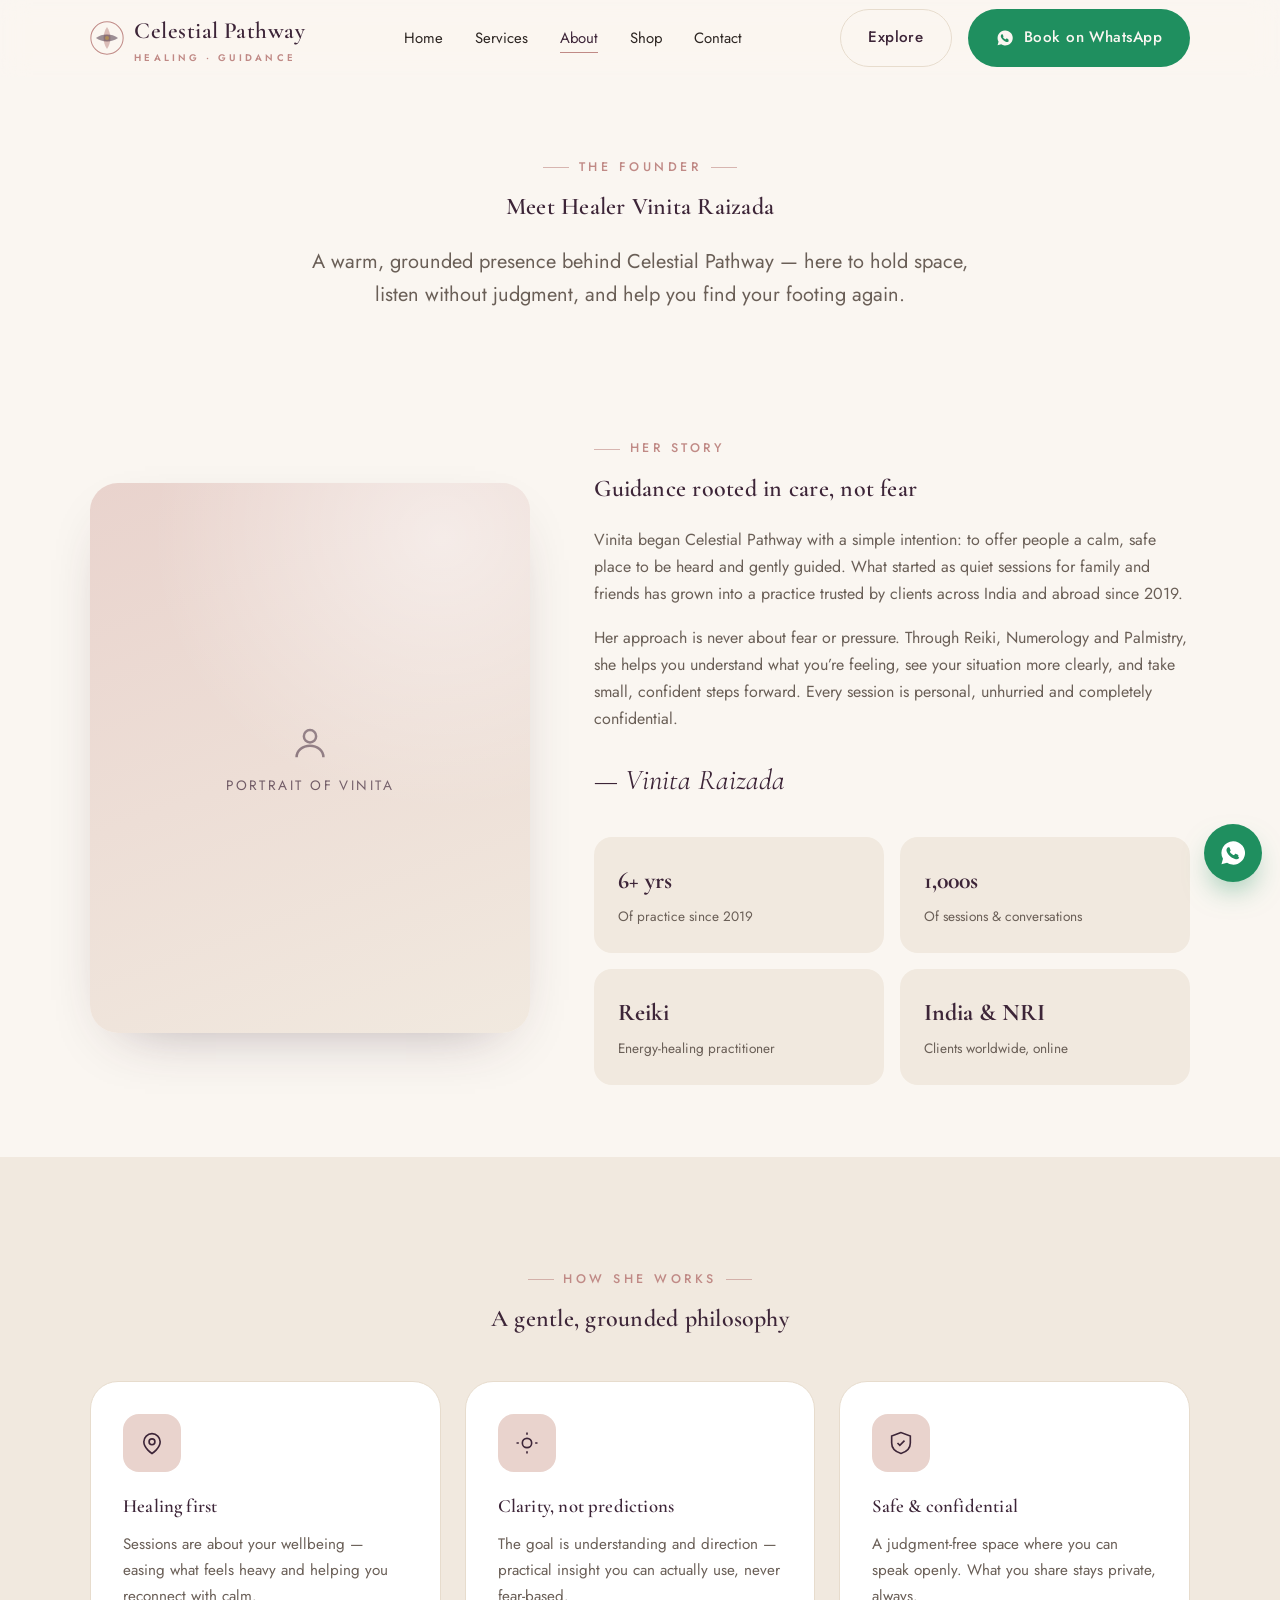
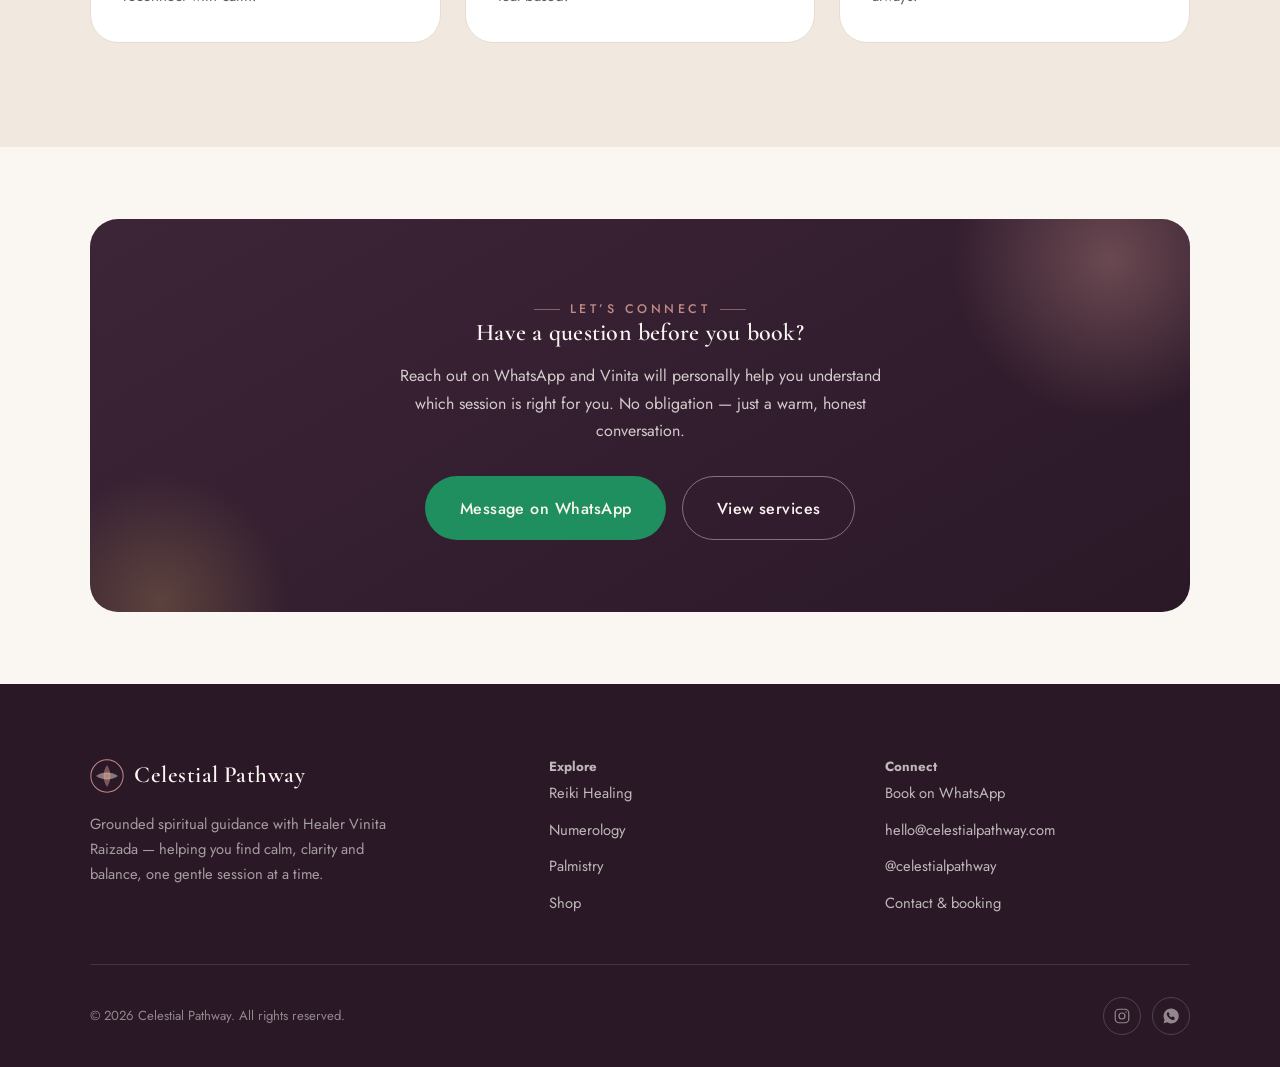
==== about.html @ a7cf4cc4 "Add premium mobile-first Celestial Pathway website - Homepage, About, Services, Contact pages (stati" ====
<!DOCTYPE html>
<html lang="en">
<head>
  <meta charset="UTF-8" />
  <meta name="viewport" content="width=device-width, initial-scale=1.0" />

  <title>About Healer Vinita Raizada — Celestial Pathway</title>
  <meta name="description" content="Meet Healer Vinita Raizada, the founder of Celestial Pathway. A warm, grounded healer offering Reiki, Numerology and Palmistry to help you find clarity, calm and balance." />
  <meta name="theme-color" content="#3d2538" />
  <link rel="canonical" href="https://www.celestialpathway.com/about" />
  <meta property="og:type" content="profile" />
  <meta property="og:title" content="About Healer Vinita Raizada — Celestial Pathway" />
  <meta property="og:description" content="A warm, grounded healer offering Reiki, Numerology and Palmistry. Get to know the founder of Celestial Pathway." />

  <link rel="preconnect" href="https://fonts.googleapis.com" />
  <link rel="preconnect" href="https://fonts.gstatic.com" crossorigin />
  <link href="https://fonts.googleapis.com/css2?family=Cormorant+Garamond:ital,wght@0,500;0,600;1,500;1,600&family=Jost:wght@300;400;500;600&display=swap" rel="stylesheet" />
  <link rel="stylesheet" href="assets/css/styles.css" />
</head>
<body>

  <!-- HEADER (keep in sync with index.html) -->
  <header class="site-header">
    <nav class="nav container" aria-label="Primary">
      <a class="brand" href="index.html" aria-label="Celestial Pathway home">
        <svg class="brand__mark" viewBox="0 0 40 40" fill="none" aria-hidden="true">
          <circle cx="20" cy="20" r="19" stroke="#c08a86" stroke-width="1.2"/>
          <path d="M20 7c2.6 4 4 8 4 13s-1.4 9-4 13c-2.6-4-4-8-4-13s1.4-9 4-13Z" fill="#c08a86" opacity=".55"/>
          <path d="M7 20c4-2.6 8-4 13-4s9 1.4 13 4c-4 2.6-8 4-13 4S11 22.6 7 20Z" fill="#3d2538" opacity=".5"/>
          <circle cx="20" cy="20" r="2.4" fill="#b08d57"/>
        </svg>
        <span>Celestial Pathway<small>Healing · Guidance</small></span>
      </a>
      <ul class="nav__links" id="primary-menu">
        <li><a href="index.html">Home</a></li>
        <li><a href="services.html">Services</a></li>
        <li><a href="about.html" aria-current="page">About</a></li>
        <li><a href="index.html#products">Shop</a></li>
        <li><a href="contact.html">Contact</a></li>
      </ul>
      <div class="nav__cta">
        <a class="btn btn--ghost" href="services.html">Explore</a>
        <a class="btn btn--whatsapp" data-wa href="#">
          <svg class="icon" viewBox="0 0 24 24" fill="currentColor" aria-hidden="true"><path d="M12 2a10 10 0 0 0-8.6 15l-1.3 4.7 4.8-1.3A10 10 0 1 0 12 2Zm5.3 14.1c-.2.6-1.3 1.2-1.8 1.2-.5.1-1 .1-1.7-.1-.4-.1-.9-.3-1.6-.6-2.8-1.2-4.6-4-4.7-4.2-.1-.2-1.1-1.5-1.1-2.8 0-1.3.7-2 .9-2.2.2-.3.5-.3.7-.3h.5c.2 0 .4 0 .6.5.2.5.7 1.8.8 1.9.1.1.1.3 0 .5-.1.2-.2.3-.3.5-.2.2-.3.4-.2.6.1.2.6 1 1.3 1.6.9.8 1.6 1 1.8 1.1.2.1.4.1.5-.1.2-.2.6-.7.8-.9.2-.3.4-.2.6-.1.2.1 1.5.7 1.7.8.2.1.4.2.4.3.1.1.1.5-.1 1.1Z"/></svg>
          Book on WhatsApp
        </a>
      </div>
      <button class="nav__toggle" aria-label="Toggle menu" aria-expanded="false" aria-controls="primary-menu"><span></span></button>
    </nav>
  </header>

  <main>
    <!-- PAGE HERO -->
    <section class="page-hero">
      <div class="container container--narrow">
        <span class="eyebrow eyebrow--center" data-reveal>The founder</span>
        <h1 data-reveal data-delay="1" style="margin-top: var(--space-2)">Meet Healer Vinita Raizada</h1>
        <p class="lead" data-reveal data-delay="2">
          A warm, grounded presence behind Celestial Pathway — here to hold space,
          listen without judgment, and help you find your footing again.
        </p>
      </div>
    </section>

    <!-- FOUNDER STORY -->
    <section class="section--tight">
      <div class="container founder">
        <div class="founder__media" data-reveal>
          <div class="media media--portrait">
            <!-- TODO(Himanshu): replace with a warm, natural portrait of Vinita -->
            <div class="placeholder">
              <svg viewBox="0 0 24 24" fill="none" stroke="currentColor" stroke-width="1.3"><circle cx="12" cy="9" r="3.2"/><path d="M5 20c0-3.5 3.1-6 7-6s7 2.5 7 6"/></svg>
              <span>Portrait of Vinita</span>
            </div>
          </div>
        </div>
        <div data-reveal data-delay="1">
          <span class="eyebrow">Her story</span>
          <h2 style="margin: var(--space-2) 0 var(--space-3)">Guidance rooted in care, not fear</h2>
          <p>Vinita began Celestial Pathway with a simple intention: to offer people a
            calm, safe place to be heard and gently guided. What started as quiet
            sessions for family and friends has grown into a practice trusted by clients
            across India and abroad since 2019.</p>
          <p style="margin-top: var(--space-2)">Her approach is never about fear or pressure.
            Through Reiki, Numerology and Palmistry, she helps you understand what you’re
            feeling, see your situation more clearly, and take small, confident steps forward.
            Every session is personal, unhurried and completely confidential.</p>
          <p class="signature">— Vinita Raizada</p>

          <!-- TODO(Himanshu): update credentials / experience with accurate details -->
          <div class="cred-grid">
            <div class="cred"><b>6+ yrs</b><span>Of practice since 2019</span></div>
            <div class="cred"><b>1,000s</b><span>Of sessions &amp; conversations</span></div>
            <div class="cred"><b>Reiki</b><span>Energy-healing practitioner</span></div>
            <div class="cred"><b>India &amp; NRI</b><span>Clients worldwide, online</span></div>
          </div>
        </div>
      </div>
    </section>

    <!-- PHILOSOPHY -->
    <section class="section bg-sand">
      <div class="container">
        <div class="section-head section-head--center" data-reveal>
          <span class="eyebrow eyebrow--center">How she works</span>
          <h2>A gentle, grounded philosophy</h2>
        </div>
        <div class="grid grid-3">
          <article class="service-card" data-reveal>
            <div class="service-card__icon"><svg viewBox="0 0 24 24" fill="none" stroke="currentColor" stroke-width="1.4"><path d="M12 21s-7-4.4-7-10a7 7 0 0 1 14 0c0 5.6-7 10-7 10Z"/><circle cx="12" cy="11" r="2.5"/></svg></div>
            <h3>Healing first</h3>
            <p>Sessions are about your wellbeing — easing what feels heavy and helping you reconnect with calm.</p>
          </article>
          <article class="service-card" data-reveal data-delay="1">
            <div class="service-card__icon"><svg viewBox="0 0 24 24" fill="none" stroke="currentColor" stroke-width="1.4"><path d="M12 3v2M12 19v2M5 12H3M21 12h-2"/><circle cx="12" cy="12" r="4"/></svg></div>
            <h3>Clarity, not predictions</h3>
            <p>The goal is understanding and direction — practical insight you can actually use, never fear-based.</p>
          </article>
          <article class="service-card" data-reveal data-delay="2">
            <div class="service-card__icon"><svg viewBox="0 0 24 24" fill="none" stroke="currentColor" stroke-width="1.4"><path d="M12 3 4 6v6c0 4.5 3.4 7.6 8 9 4.6-1.4 8-4.5 8-9V6l-8-3Z"/><path d="m9 12 2 2 4-4"/></svg></div>
            <h3>Safe &amp; confidential</h3>
            <p>A judgment-free space where you can speak openly. What you share stays private, always.</p>
          </article>
        </div>
      </div>
    </section>

    <!-- CTA -->
    <section class="section--tight">
      <div class="container">
        <div class="cta-banner" data-reveal>
          <span class="eyebrow eyebrow--center" style="color: var(--c-rose)">Let’s connect</span>
          <h2>Have a question before you book?</h2>
          <p>Reach out on WhatsApp and Vinita will personally help you understand which
            session is right for you. No obligation — just a warm, honest conversation.</p>
          <div class="cta-group">
            <a class="btn btn--whatsapp btn--lg" data-wa href="#">Message on WhatsApp</a>
            <a class="btn btn--outline-light btn--lg" href="services.html">View services</a>
          </div>
        </div>
      </div>
    </section>
  </main>

  <!-- FOOTER (keep in sync with index.html) -->
  <footer class="site-footer">
    <div class="container">
      <div class="footer__top">
        <div class="footer__brand">
          <a class="brand" href="index.html">
            <svg class="brand__mark" viewBox="0 0 40 40" fill="none" aria-hidden="true">
              <circle cx="20" cy="20" r="19" stroke="#c08a86" stroke-width="1.2"/>
              <path d="M20 7c2.6 4 4 8 4 13s-1.4 9-4 13c-2.6-4-4-8-4-13s1.4-9 4-13Z" fill="#c08a86" opacity=".55"/>
              <path d="M7 20c4-2.6 8-4 13-4s9 1.4 13 4c-4 2.6-8 4-13 4S11 22.6 7 20Z" fill="#e9d3cd" opacity=".5"/>
              <circle cx="20" cy="20" r="2.4" fill="#b08d57"/>
            </svg>
            <span>Celestial Pathway</span>
          </a>
          <p>Grounded spiritual guidance with Healer Vinita Raizada — helping you find
            calm, clarity and balance, one gentle session at a time.</p>
        </div>
        <div>
          <h5>Explore</h5>
          <ul class="footer__links">
            <li><a href="services.html#reiki">Reiki Healing</a></li>
            <li><a href="services.html#numerology">Numerology</a></li>
            <li><a href="services.html#palmistry">Palmistry</a></li>
            <li><a href="index.html#products">Shop</a></li>
          </ul>
        </div>
        <div>
          <h5>Connect</h5>
          <ul class="footer__links">
            <li><a data-wa href="#">Book on WhatsApp</a></li>
            <li><a data-email data-fill href="#">email</a></li>
            <li><a data-instagram data-fill href="#">instagram</a></li>
            <li><a href="contact.html">Contact &amp; booking</a></li>
          </ul>
        </div>
      </div>
      <div class="footer__bottom">
        <span>© <span data-year>2026</span> Celestial Pathway. All rights reserved.</span>
        <div class="social">
          <a data-instagram href="#" aria-label="Instagram"><svg viewBox="0 0 24 24" fill="none" stroke="currentColor" stroke-width="1.6"><rect x="3" y="3" width="18" height="18" rx="5"/><circle cx="12" cy="12" r="4"/><circle cx="17.5" cy="6.5" r="1" fill="currentColor" stroke="none"/></svg></a>
          <a data-wa href="#" aria-label="WhatsApp"><svg viewBox="0 0 24 24" fill="currentColor"><path d="M12 2a10 10 0 0 0-8.6 15l-1.3 4.7 4.8-1.3A10 10 0 1 0 12 2Zm5.3 14.1c-.2.6-1.3 1.2-1.8 1.2-.5.1-1 .1-1.7-.1-.4-.1-.9-.3-1.6-.6-2.8-1.2-4.6-4-4.7-4.2-.1-.2-1.1-1.5-1.1-2.8 0-1.3.7-2 .9-2.2.2-.3.5-.3.7-.3h.5c.2 0 .4 0 .6.5.2.5.7 1.8.8 1.9.1.1.1.3 0 .5-.1.2-.2.3-.3.5-.2.2-.3.4-.2.6.1.2.6 1 1.3 1.6.9.8 1.6 1 1.8 1.1.2.1.4.1.5-.1.2-.2.6-.7.8-.9.2-.3.4-.2.6-.1.2.1 1.5.7 1.7.8.2.1.4.2.4.3.1.1.1.5-.1 1.1Z"/></svg></a>
        </div>
      </div>
    </div>
  </footer>

  <a class="wa-float" data-wa href="#" aria-label="Book on WhatsApp">
    <svg viewBox="0 0 24 24" fill="currentColor" aria-hidden="true"><path d="M12 2a10 10 0 0 0-8.6 15l-1.3 4.7 4.8-1.3A10 10 0 1 0 12 2Zm5.3 14.1c-.2.6-1.3 1.2-1.8 1.2-.5.1-1 .1-1.7-.1-.4-.1-.9-.3-1.6-.6-2.8-1.2-4.6-4-4.7-4.2-.1-.2-1.1-1.5-1.1-2.8 0-1.3.7-2 .9-2.2.2-.3.5-.3.7-.3h.5c.2 0 .4 0 .6.5.2.5.7 1.8.8 1.9.1.1.1.3 0 .5-.1.2-.2.3-.3.5-.2.2-.3.4-.2.6.1.2.6 1 1.3 1.6.9.8 1.6 1 1.8 1.1.2.1.4.1.5-.1.2-.2.6-.7.8-.9.2-.3.4-.2.6-.1.2.1 1.5.7 1.7.8.2.1.4.2.4.3.1.1.1.5-.1 1.1Z"/></svg>
  </a>

  <script src="assets/js/config.js"></script>
  <script src="assets/js/main.js"></script>
</body>
</html>
---- assets/css/styles.css ----
/* ==========================================================================
   Celestial Pathway — Design System & Styles
   --------------------------------------------------------------------------
   Structure:
     1. Design tokens (CSS custom properties)
     2. Reset & base elements
     3. Typography
     4. Layout primitives (container, section, grid)
     5. Components (buttons, cards, nav, footer, forms, etc.)
     6. Page sections (hero, services, testimonials, etc.)
     7. Motion / reveal animations
     8. Responsive refinements
   --------------------------------------------------------------------------
   HANDOFF NOTE (Himanshu): Brand colors, fonts and spacing all live in the
   :root tokens below. Change them once here and the whole site updates.
   ========================================================================== */

/* 1. ---------------------------------------------------------------- TOKENS */
:root {
  /* Brand palette — warm neutrals, muted rose, deep plum */
  --c-cream: #faf6f1;        /* page background / off-white */
  --c-sand: #f1e9df;         /* soft beige surfaces */
  --c-sand-deep: #e7dccd;    /* dividers, borders */
  --c-rose: #c08a86;         /* muted rose accent */
  --c-rose-soft: #e9d3cd;    /* rose tint surfaces */
  --c-plum: #3d2538;         /* deep plum (headings on light, dark sections) */
  --c-plum-deep: #2a1827;    /* darkest plum */
  --c-gold: #b08d57;         /* restrained gold for fine accents */
  --c-ink: #2c2521;          /* elegant dark body text */
  --c-ink-soft: #6a5f57;     /* muted body text */
  --c-white: #ffffff;

  /* WhatsApp green (CTA) */
  --c-whatsapp: #1f8f5f;
  --c-whatsapp-dark: #16713f;

  /* Typography */
  --font-display: "Cormorant Garamond", "Times New Roman", serif;
  --font-body: "Jost", "Helvetica Neue", Arial, sans-serif;

  /* Fluid type scale */
  --fs-display: clamp(2.6rem, 6vw, 4.6rem);
  --fs-h1: clamp(2.2rem, 5vw, 3.6rem);
  --fs-h2: clamp(1.9rem, 4vw, 2.9rem);
  --fs-h3: clamp(1.3rem, 2.4vw, 1.7rem);
  --fs-lead: clamp(1.05rem, 1.6vw, 1.25rem);
  --fs-body: 1rem;
  --fs-small: 0.85rem;
  --fs-eyebrow: 0.78rem;

  /* Spacing scale */
  --space-1: 0.5rem;
  --space-2: 1rem;
  --space-3: 1.5rem;
  --space-4: 2rem;
  --space-5: 3rem;
  --space-6: 4.5rem;
  --space-7: 6.5rem;

  /* Layout */
  --container: 1180px;
  --container-narrow: 820px;
  --radius-sm: 10px;
  --radius: 18px;
  --radius-lg: 28px;

  /* Effects */
  --shadow-soft: 0 18px 50px -28px rgba(61, 37, 56, 0.35);
  --shadow-card: 0 22px 60px -34px rgba(61, 37, 56, 0.45);
  --border-hair: 1px solid var(--c-sand-deep);
  --ease: cubic-bezier(0.22, 0.61, 0.36, 1);
}

/* 2. ----------------------------------------------------------------- RESET */
*,
*::before,
*::after { box-sizing: border-box; }

* { margin: 0; }

html {
  scroll-behavior: smooth;
  -webkit-text-size-adjust: 100%;
}

body {
  font-family: var(--font-body);
  font-size: var(--fs-body);
  line-height: 1.7;
  color: var(--c-ink);
  background-color: var(--c-cream);
  -webkit-font-smoothing: antialiased;
  text-rendering: optimizeLegibility;
  overflow-x: hidden;
}

img,
picture,
svg { display: block; max-width: 100%; }

a { color: inherit; text-decoration: none; }

button { font: inherit; cursor: pointer; }

ul { list-style: none; padding: 0; }

:focus-visible {
  outline: 2px solid var(--c-plum);
  outline-offset: 3px;
  border-radius: 4px;
}

/* 3. ------------------------------------------------------------ TYPOGRAPHY */
h1, h2, h3, h4 {
  font-family: var(--font-display);
  font-weight: 600;
  line-height: 1.1;
  color: var(--c-plum);
  letter-spacing: 0.01em;
}

p { color: var(--c-ink-soft); }

.eyebrow {
  font-family: var(--font-body);
  font-size: var(--fs-eyebrow);
  font-weight: 500;
  letter-spacing: 0.28em;
  text-transform: uppercase;
  color: var(--c-rose);
  display: inline-flex;
  align-items: center;
  gap: 0.6rem;
}
.eyebrow::before {
  content: "";
  width: 26px;
  height: 1px;
  background: var(--c-rose);
  opacity: 0.6;
}
.eyebrow--center { justify-content: center; }
.eyebrow--center::after {
  content: "";
  width: 26px;
  height: 1px;
  background: var(--c-rose);
  opacity: 0.6;
}

.lead {
  font-size: var(--fs-lead);
  color: var(--c-ink-soft);
  line-height: 1.65;
}

/* 4. -------------------------------------------------------- LAYOUT PRIMITIVES */
.container {
  width: 100%;
  max-width: var(--container);
  margin-inline: auto;
  padding-inline: clamp(1.2rem, 5vw, 2.5rem);
}
.container--narrow { max-width: var(--container-narrow); }

.section { padding-block: var(--space-7); }
.section--tight { padding-block: var(--space-6); }

.section-head {
  max-width: 620px;
  margin-bottom: var(--space-5);
}
.section-head--center {
  margin-inline: auto;
  text-align: center;
}
.section-head h2 { margin-top: var(--space-2); }
.section-head p { margin-top: var(--space-2); }

.grid { display: grid; gap: var(--space-3); }
.grid-3 { grid-template-columns: repeat(3, 1fr); }
.grid-2 { grid-template-columns: repeat(2, 1fr); }

/* Surfaces */
.bg-sand { background: var(--c-sand); }
.bg-rose { background: var(--c-rose-soft); }
.bg-plum { background: var(--c-plum); }
.bg-plum h1, .bg-plum h2, .bg-plum h3 { color: var(--c-cream); }
.bg-plum p { color: rgba(250, 246, 241, 0.78); }

/* Elegant divider */
.divider {
  display: flex;
  align-items: center;
  justify-content: center;
  gap: 1rem;
  color: var(--c-gold);
}
.divider::before,
.divider::after {
  content: "";
  height: 1px;
  width: min(120px, 22vw);
  background: linear-gradient(90deg, transparent, var(--c-sand-deep));
}
.divider::after { transform: scaleX(-1); }
.divider span { font-size: 0.9rem; letter-spacing: 0.3em; }

/* 5. -------------------------------------------------------------- BUTTONS */
.btn {
  --btn-bg: var(--c-plum);
  --btn-fg: var(--c-cream);
  display: inline-flex;
  align-items: center;
  justify-content: center;
  gap: 0.6rem;
  padding: 0.95rem 1.7rem;
  font-size: 0.95rem;
  font-weight: 500;
  letter-spacing: 0.03em;
  border: 1px solid transparent;
  border-radius: 999px;
  background: var(--btn-bg);
  color: var(--btn-fg);
  transition: transform 0.3s var(--ease), box-shadow 0.3s var(--ease),
    background 0.3s var(--ease), color 0.3s var(--ease);
  will-change: transform;
}
.btn:hover { transform: translateY(-2px); box-shadow: var(--shadow-soft); }
.btn:active { transform: translateY(0); }

.btn--whatsapp { --btn-bg: var(--c-whatsapp); }
.btn--whatsapp:hover { --btn-bg: var(--c-whatsapp-dark); }

.btn--ghost {
  --btn-bg: transparent;
  --btn-fg: var(--c-plum);
  border-color: var(--c-sand-deep);
}
.btn--ghost:hover { --btn-bg: var(--c-sand); box-shadow: none; }

.btn--light {
  --btn-bg: var(--c-cream);
  --btn-fg: var(--c-plum);
}
.btn--outline-light {
  --btn-bg: transparent;
  --btn-fg: var(--c-cream);
  border-color: rgba(250, 246, 241, 0.4);
}
.btn--outline-light:hover { --btn-bg: rgba(250, 246, 241, 0.1); box-shadow: none; }

.btn--lg { padding: 1.1rem 2.1rem; font-size: 1rem; }
.btn--block { width: 100%; }

.btn .icon { width: 18px; height: 18px; }

.cta-group {
  display: flex;
  flex-wrap: wrap;
  gap: var(--space-2);
}

.text-link {
  display: inline-flex;
  align-items: center;
  gap: 0.4rem;
  font-weight: 500;
  color: var(--c-plum);
  border-bottom: 1px solid transparent;
  transition: border-color 0.3s var(--ease), gap 0.3s var(--ease);
}
.text-link:hover { border-color: var(--c-rose); gap: 0.65rem; }

/* 6. ------------------------------------------------------------- HEADER/NAV */
.site-header {
  position: sticky;
  top: 0;
  z-index: 100;
  background: rgba(250, 246, 241, 0.82);
  backdrop-filter: saturate(140%) blur(14px);
  border-bottom: 1px solid transparent;
  transition: border-color 0.4s var(--ease), background 0.4s var(--ease);
}
.site-header.is-scrolled { border-bottom-color: var(--c-sand-deep); }

.nav {
  display: flex;
  align-items: center;
  justify-content: space-between;
  gap: var(--space-3);
  height: 76px;
}
.brand {
  display: flex;
  align-items: center;
  gap: 0.65rem;
  font-family: var(--font-display);
  font-size: 1.45rem;
  font-weight: 600;
  color: var(--c-plum);
  letter-spacing: 0.02em;
}
.brand__mark {
  width: 34px;
  height: 34px;
  flex: none;
}
.brand small {
  display: block;
  font-family: var(--font-body);
  font-size: 0.6rem;
  letter-spacing: 0.32em;
  text-transform: uppercase;
  color: var(--c-rose);
  line-height: 1;
  margin-top: 2px;
}

.nav__links {
  display: flex;
  align-items: center;
  gap: var(--space-4);
}
.nav__links a {
  font-size: 0.93rem;
  color: var(--c-ink);
  position: relative;
  padding-block: 4px;
  transition: color 0.25s var(--ease);
}
.nav__links a::after {
  content: "";
  position: absolute;
  left: 0; bottom: 0;
  width: 0; height: 1.5px;
  background: var(--c-rose);
  transition: width 0.3s var(--ease);
}
.nav__links a:hover,
.nav__links a[aria-current="page"] { color: var(--c-plum); }
.nav__links a:hover::after,
.nav__links a[aria-current="page"]::after { width: 100%; }

.nav__cta { display: flex; align-items: center; gap: var(--space-2); }

.nav__toggle {
  display: none;
  width: 44px; height: 44px;
  border: 1px solid var(--c-sand-deep);
  border-radius: 12px;
  background: transparent;
  position: relative;
}
.nav__toggle span,
.nav__toggle span::before,
.nav__toggle span::after {
  content: "";
  position: absolute;
  left: 50%; top: 50%;
  width: 18px; height: 1.6px;
  background: var(--c-plum);
  transform: translate(-50%, -50%);
  transition: transform 0.3s var(--ease), opacity 0.3s var(--ease);
}
.nav__toggle span::before { transform: translate(-50%, -7px); }
.nav__toggle span::after { transform: translate(-50%, 5px); }
.nav__toggle[aria-expanded="true"] span { background: transparent; }
.nav__toggle[aria-expanded="true"] span::before { transform: translate(-50%, 0) rotate(45deg); }
.nav__toggle[aria-expanded="true"] span::after { transform: translate(-50%, 0) rotate(-45deg); }

/* 7. ---------------------------------------------------------------- HERO */
.hero {
  position: relative;
  padding-block: clamp(3rem, 8vw, 6rem) var(--space-7);
  overflow: hidden;
}
.hero__inner {
  display: grid;
  grid-template-columns: 1.05fr 0.95fr;
  gap: clamp(2rem, 5vw, 4.5rem);
  align-items: center;
}
.hero__content { max-width: 560px; }
.hero h1 {
  font-size: var(--fs-display);
  margin-top: var(--space-3);
  letter-spacing: 0.005em;
}
.hero h1 em {
  font-style: italic;
  color: var(--c-rose);
}
.hero .lead { margin-top: var(--space-3); max-width: 46ch; }
.hero .cta-group { margin-top: var(--space-4); }

.hero__trust {
  display: flex;
  align-items: center;
  gap: var(--space-3);
  margin-top: var(--space-4);
  padding-top: var(--space-4);
  border-top: var(--border-hair);
  flex-wrap: wrap;
}
.hero__trust-item { display: flex; flex-direction: column; }
.hero__trust-item b {
  font-family: var(--font-display);
  font-size: 1.6rem;
  color: var(--c-plum);
  line-height: 1;
}
.hero__trust-item span {
  font-size: var(--fs-small);
  color: var(--c-ink-soft);
  margin-top: 4px;
}

/* Hero visual (placeholder-friendly) */
.hero__visual { position: relative; }
.media {
  position: relative;
  border-radius: var(--radius-lg);
  overflow: hidden;
  background: linear-gradient(160deg, var(--c-rose-soft), var(--c-sand));
  box-shadow: var(--shadow-card);
}
.media::after {
  content: "";
  position: absolute; inset: 0;
  background: radial-gradient(120% 90% at 80% 10%, rgba(255,255,255,0.5), transparent 55%);
  pointer-events: none;
}
.media img { width: 100%; height: 100%; object-fit: cover; }
.media--portrait { aspect-ratio: 4 / 5; }
.media--square { aspect-ratio: 1 / 1; }
.media--wide { aspect-ratio: 16 / 11; }

/* Placeholder content shown when no photo yet */
.placeholder {
  position: absolute; inset: 0;
  display: flex;
  flex-direction: column;
  align-items: center;
  justify-content: center;
  gap: 0.6rem;
  text-align: center;
  color: var(--c-plum);
  padding: var(--space-3);
}
.placeholder svg { width: 46px; height: 46px; opacity: 0.55; }
.placeholder span {
  font-size: var(--fs-small);
  letter-spacing: 0.18em;
  text-transform: uppercase;
  opacity: 0.7;
}

.hero__badge {
  position: absolute;
  bottom: -22px; left: -22px;
  background: var(--c-white);
  border-radius: var(--radius);
  padding: 1rem 1.3rem;
  box-shadow: var(--shadow-card);
  display: flex;
  align-items: center;
  gap: 0.8rem;
  max-width: 230px;
}
.hero__badge .stars { color: var(--c-gold); font-size: 0.9rem; letter-spacing: 2px; }
.hero__badge b { font-family: var(--font-display); color: var(--c-plum); font-size: 1.1rem; }
.hero__badge p { font-size: 0.78rem; line-height: 1.4; margin: 0; }

/* 8. ----------------------------------------------------------- TRUST STRIP */
.trust-strip { border-block: var(--border-hair); background: var(--c-sand); }
.trust-strip__inner {
  display: flex;
  flex-wrap: wrap;
  align-items: center;
  justify-content: space-between;
  gap: var(--space-3) var(--space-5);
  padding-block: var(--space-4);
}
.trust-strip__item {
  display: flex;
  align-items: center;
  gap: 0.7rem;
  font-size: 0.92rem;
  color: var(--c-ink);
}
.trust-strip__item svg { width: 22px; height: 22px; color: var(--c-rose); flex: none; }

/* ----------------------------------------------------------- SERVICE CARDS */
.service-card {
  position: relative;
  display: flex;
  flex-direction: column;
  background: var(--c-white);
  border: var(--border-hair);
  border-radius: var(--radius-lg);
  padding: var(--space-4);
  height: 100%;
  transition: transform 0.4s var(--ease), box-shadow 0.4s var(--ease), border-color 0.4s var(--ease);
  overflow: hidden;
}
.service-card::before {
  content: "";
  position: absolute;
  inset: 0 0 auto 0;
  height: 4px;
  background: linear-gradient(90deg, var(--c-rose), var(--c-gold));
  transform: scaleX(0);
  transform-origin: left;
  transition: transform 0.5s var(--ease);
}
.service-card:hover { transform: translateY(-6px); box-shadow: var(--shadow-card); border-color: transparent; }
.service-card:hover::before { transform: scaleX(1); }

.service-card__icon {
  width: 58px; height: 58px;
  display: grid; place-items: center;
  border-radius: 16px;
  background: var(--c-rose-soft);
  color: var(--c-plum);
  margin-bottom: var(--space-3);
}
.service-card__icon svg { width: 28px; height: 28px; }
.service-card__num {
  position: absolute;
  top: var(--space-3); right: var(--space-4);
  font-family: var(--font-display);
  font-size: 2.4rem;
  color: var(--c-sand-deep);
  line-height: 1;
}
.service-card h3 { margin-bottom: var(--space-2); }
.service-card p { font-size: 0.95rem; }
.service-card .text-link { margin-top: auto; padding-top: var(--space-3); }

/* ----------------------------------------------------------- WHO IS FOR */
.feeling-grid {
  display: grid;
  grid-template-columns: repeat(3, 1fr);
  gap: var(--space-2);
  margin-top: var(--space-4);
}
.feeling {
  display: flex;
  align-items: center;
  gap: 0.7rem;
  padding: 1rem 1.2rem;
  background: var(--c-white);
  border: var(--border-hair);
  border-radius: var(--radius);
  font-size: 0.95rem;
  color: var(--c-ink);
}
.feeling svg { width: 20px; height: 20px; color: var(--c-rose); flex: none; }

.split {
  display: grid;
  grid-template-columns: 1fr 1fr;
  gap: clamp(2rem, 5vw, 4.5rem);
  align-items: center;
}

/* ----------------------------------------------------------- TESTIMONIALS */
.testimonial-grid {
  display: grid;
  grid-template-columns: repeat(3, 1fr);
  gap: var(--space-3);
}
.testimonial {
  display: flex;
  flex-direction: column;
  gap: var(--space-3);
  background: var(--c-white);
  border: var(--border-hair);
  border-radius: var(--radius-lg);
  padding: var(--space-4);
  height: 100%;
}
.testimonial__stars { color: var(--c-gold); letter-spacing: 3px; font-size: 0.95rem; }
.testimonial blockquote {
  font-family: var(--font-display);
  font-size: 1.25rem;
  line-height: 1.45;
  color: var(--c-plum);
  font-style: italic;
}
.testimonial__person {
  display: flex;
  align-items: center;
  gap: 0.8rem;
  margin-top: auto;
}
.testimonial__avatar {
  width: 46px; height: 46px;
  border-radius: 50%;
  background: linear-gradient(150deg, var(--c-rose-soft), var(--c-sand-deep));
  display: grid; place-items: center;
  font-family: var(--font-display);
  font-size: 1.1rem;
  color: var(--c-plum);
  flex: none;
}
.testimonial__person b { display: block; color: var(--c-ink); font-weight: 600; font-size: 0.95rem; }
.testimonial__person span { font-size: 0.8rem; color: var(--c-ink-soft); }

/* ----------------------------------------------------------- PRODUCTS */
.product-grid {
  display: grid;
  grid-template-columns: repeat(4, 1fr);
  gap: var(--space-3);
}
.product-card {
  display: flex;
  flex-direction: column;
  background: var(--c-white);
  border: var(--border-hair);
  border-radius: var(--radius);
  overflow: hidden;
  transition: transform 0.4s var(--ease), box-shadow 0.4s var(--ease);
}
.product-card:hover { transform: translateY(-4px); box-shadow: var(--shadow-soft); }
.product-card .media { border-radius: 0; box-shadow: none; }
.product-card__body { padding: var(--space-2) var(--space-3) var(--space-3); }
.product-card h4 {
  font-family: var(--font-body);
  font-weight: 500;
  font-size: 0.95rem;
  color: var(--c-ink);
  line-height: 1.4;
}
.product-card .price { color: var(--c-rose); font-weight: 600; margin-top: 4px; display: block; }

/* ----------------------------------------------------------- SERVICE DETAIL */
.service-detail {
  display: grid;
  grid-template-columns: 0.9fr 1.1fr;
  gap: clamp(2rem, 5vw, 4rem);
  align-items: center;
  padding-block: var(--space-6);
  border-bottom: var(--border-hair);
}
.service-detail:nth-child(even) .service-detail__media { order: -1; }
.service-detail__body h2 { margin: var(--space-2) 0 var(--space-3); }
.detail-block { margin-bottom: var(--space-3); }
.detail-block h4 {
  font-family: var(--font-body);
  font-weight: 600;
  font-size: 0.82rem;
  letter-spacing: 0.16em;
  text-transform: uppercase;
  color: var(--c-rose);
  margin-bottom: 0.4rem;
}
.detail-block p { font-size: 0.97rem; }
.check-list { display: grid; gap: 0.6rem; }
.check-list li {
  display: flex;
  gap: 0.7rem;
  align-items: flex-start;
  font-size: 0.97rem;
  color: var(--c-ink);
}
.check-list svg { width: 20px; height: 20px; color: var(--c-rose); flex: none; margin-top: 3px; }

/* ----------------------------------------------------------- FORM */
.contact-grid {
  display: grid;
  grid-template-columns: 1fr 1fr;
  gap: clamp(2rem, 5vw, 4rem);
  align-items: start;
}
.contact-channels { display: grid; gap: var(--space-2); }
.channel {
  display: flex;
  align-items: center;
  gap: var(--space-2);
  padding: var(--space-3);
  background: var(--c-white);
  border: var(--border-hair);
  border-radius: var(--radius);
  transition: border-color 0.3s var(--ease), transform 0.3s var(--ease);
}
.channel:hover { border-color: var(--c-rose); transform: translateX(4px); }
.channel__icon {
  width: 46px; height: 46px;
  border-radius: 12px;
  display: grid; place-items: center;
  background: var(--c-rose-soft);
  color: var(--c-plum);
  flex: none;
}
.channel__icon svg { width: 22px; height: 22px; }
.channel b { display: block; color: var(--c-ink); font-size: 0.95rem; }
.channel span { font-size: 0.88rem; color: var(--c-ink-soft); }

.form {
  background: var(--c-white);
  border: var(--border-hair);
  border-radius: var(--radius-lg);
  padding: clamp(1.5rem, 4vw, 2.5rem);
}
.field { margin-bottom: var(--space-3); }
.field label {
  display: block;
  font-size: 0.85rem;
  font-weight: 500;
  color: var(--c-ink);
  margin-bottom: 0.5rem;
}
.field input,
.field textarea,
.field select {
  width: 100%;
  padding: 0.85rem 1rem;
  font: inherit;
  font-size: 0.95rem;
  color: var(--c-ink);
  background: var(--c-cream);
  border: 1px solid var(--c-sand-deep);
  border-radius: var(--radius-sm);
  transition: border-color 0.3s var(--ease), box-shadow 0.3s var(--ease);
}
.field textarea { resize: vertical; min-height: 130px; }
.field input:focus,
.field textarea:focus,
.field select:focus {
  outline: none;
  border-color: var(--c-rose);
  box-shadow: 0 0 0 3px var(--c-rose-soft);
}
.form__note { font-size: 0.8rem; color: var(--c-ink-soft); margin-top: var(--space-2); text-align: center; }

/* ----------------------------------------------------------- FOUNDER */
.founder { display: grid; grid-template-columns: 0.85fr 1.15fr; gap: clamp(2rem, 5vw, 4.5rem); align-items: center; }
.founder__media { position: relative; }
.signature {
  font-family: var(--font-display);
  font-style: italic;
  font-size: 1.8rem;
  color: var(--c-plum);
  margin-top: var(--space-3);
}
.cred-grid { display: grid; grid-template-columns: repeat(2, 1fr); gap: var(--space-2); margin-top: var(--space-4); }
.cred {
  padding: var(--space-3);
  background: var(--c-sand);
  border-radius: var(--radius);
}
.cred b { font-family: var(--font-display); font-size: 1.5rem; color: var(--c-plum); display: block; }
.cred span { font-size: 0.85rem; color: var(--c-ink-soft); }

/* ----------------------------------------------------------- CTA BANNER */
.cta-banner {
  position: relative;
  border-radius: var(--radius-lg);
  background: linear-gradient(150deg, var(--c-plum), var(--c-plum-deep));
  padding: clamp(2.5rem, 6vw, 4.5rem);
  text-align: center;
  overflow: hidden;
}
.cta-banner::before,
.cta-banner::after {
  content: "";
  position: absolute;
  border-radius: 50%;
  background: radial-gradient(circle, rgba(192,138,134,0.4), transparent 70%);
}
.cta-banner::before { width: 320px; height: 320px; top: -120px; right: -80px; }
.cta-banner::after { width: 260px; height: 260px; bottom: -120px; left: -60px; background: radial-gradient(circle, rgba(176,141,87,0.32), transparent 70%); }
.cta-banner > * { position: relative; }
.cta-banner h2 { color: var(--c-cream); }
.cta-banner p { color: rgba(250,246,241,0.8); max-width: 52ch; margin: var(--space-2) auto var(--space-4); }
.cta-banner .cta-group { justify-content: center; }

/* ----------------------------------------------------------- FOOTER */
.site-footer { background: var(--c-plum-deep); color: rgba(250,246,241,0.72); padding-block: var(--space-6) var(--space-4); }
.footer__top {
  display: grid;
  grid-template-columns: 1.4fr 1fr 1fr;
  gap: var(--space-4);
  padding-bottom: var(--space-5);
  border-bottom: 1px solid rgba(250,246,241,0.12);
}
.footer__brand .brand { color: var(--c-cream); }
.footer__brand p { color: rgba(250,246,241,0.6); font-size: 0.92rem; margin-top: var(--space-2); max-width: 34ch; }
.footer h5 {
  font-family: var(--font-body);
  font-size: 0.78rem;
  letter-spacing: 0.2em;
  text-transform: uppercase;
  color: var(--c-rose);
  margin-bottom: var(--space-2);
}
.footer__links { display: grid; gap: 0.6rem; }
.footer__links a { font-size: 0.92rem; transition: color 0.25s var(--ease); }
.footer__links a:hover { color: var(--c-cream); }
.footer__bottom {
  display: flex;
  flex-wrap: wrap;
  align-items: center;
  justify-content: space-between;
  gap: var(--space-2);
  padding-top: var(--space-4);
  font-size: 0.82rem;
  color: rgba(250,246,241,0.5);
}
.social { display: flex; gap: 0.7rem; }
.social a {
  width: 38px; height: 38px;
  display: grid; place-items: center;
  border: 1px solid rgba(250,246,241,0.18);
  border-radius: 50%;
  transition: background 0.3s var(--ease), border-color 0.3s var(--ease);
}
.social a:hover { background: var(--c-rose); border-color: var(--c-rose); }
.social svg { width: 18px; height: 18px; }

/* Floating WhatsApp button (mobile-first conversion aid) */
.wa-float {
  position: fixed;
  right: 18px; bottom: 18px;
  z-index: 90;
  width: 58px; height: 58px;
  border-radius: 50%;
  background: var(--c-whatsapp);
  color: #fff;
  display: grid; place-items: center;
  box-shadow: 0 14px 30px -10px rgba(31,143,95,0.6);
  transition: transform 0.3s var(--ease);
}
.wa-float:hover { transform: scale(1.06); }
.wa-float svg { width: 28px; height: 28px; }

/* Page hero (interior) */
.page-hero { padding-block: var(--space-6) var(--space-5); text-align: center; }
.page-hero .lead { margin: var(--space-3) auto 0; max-width: 56ch; }

/* 9. ------------------------------------------------------------- MOTION */
[data-reveal] {
  opacity: 0;
  transform: translateY(26px);
  transition: opacity 0.7s var(--ease), transform 0.7s var(--ease);
}
[data-reveal].is-visible { opacity: 1; transform: none; }
[data-reveal][data-delay="1"] { transition-delay: 0.08s; }
[data-reveal][data-delay="2"] { transition-delay: 0.16s; }
[data-reveal][data-delay="3"] { transition-delay: 0.24s; }

@media (prefers-reduced-motion: reduce) {
  * { animation: none !important; transition: none !important; scroll-behavior: auto !important; }
  [data-reveal] { opacity: 1; transform: none; }
}

/* 10. -------------------------------------------------------- RESPONSIVE */
@media (max-width: 960px) {
  .hero__inner { grid-template-columns: 1fr; }
  .hero__visual { max-width: 460px; margin-inline: auto; width: 100%; order: -1; }
  .grid-3 { grid-template-columns: repeat(2, 1fr); }
  .testimonial-grid { grid-template-columns: 1fr 1fr; }
  .product-grid { grid-template-columns: repeat(2, 1fr); }
  .footer__top { grid-template-columns: 1fr 1fr; }
  .split, .founder, .service-detail, .contact-grid { grid-template-columns: 1fr; }
  .service-detail:nth-child(even) .service-detail__media { order: 0; }
  .founder__media { max-width: 420px; }
}

@media (max-width: 720px) {
  /* Mobile nav */
  .nav__links {
    position: fixed;
    inset: 76px 0 auto 0;
    flex-direction: column;
    align-items: stretch;
    gap: 0;
    background: var(--c-cream);
    border-bottom: 1px solid var(--c-sand-deep);
    padding: var(--space-2) clamp(1.2rem, 5vw, 2.5rem) var(--space-3);
    transform: translateY(-12px);
    opacity: 0;
    pointer-events: none;
    transition: opacity 0.3s var(--ease), transform 0.3s var(--ease);
    box-shadow: var(--shadow-soft);
  }
  .nav__links.is-open { opacity: 1; transform: none; pointer-events: auto; }
  .nav__links a { padding-block: 0.9rem; border-bottom: 1px solid var(--c-sand); }
  .nav__links a:last-child { border-bottom: none; }
  .nav__cta .btn--ghost { display: none; }
  .nav__toggle { display: block; }

  .section { padding-block: var(--space-6); }
  .feeling-grid { grid-template-columns: 1fr 1fr; }
  .cred-grid { grid-template-columns: 1fr 1fr; }
  .footer__bottom { flex-direction: column; align-items: flex-start; }
}

@media (max-width: 520px) {
  .grid-3,
  .testimonial-grid,
  .product-grid,
  .feeling-grid,
  .footer__top { grid-template-columns: 1fr; }
  .hero__badge { left: 50%; transform: translateX(-50%); bottom: -28px; }
  .cta-group .btn { width: 100%; }
  .hero__trust { gap: var(--space-2) var(--space-4); }
}
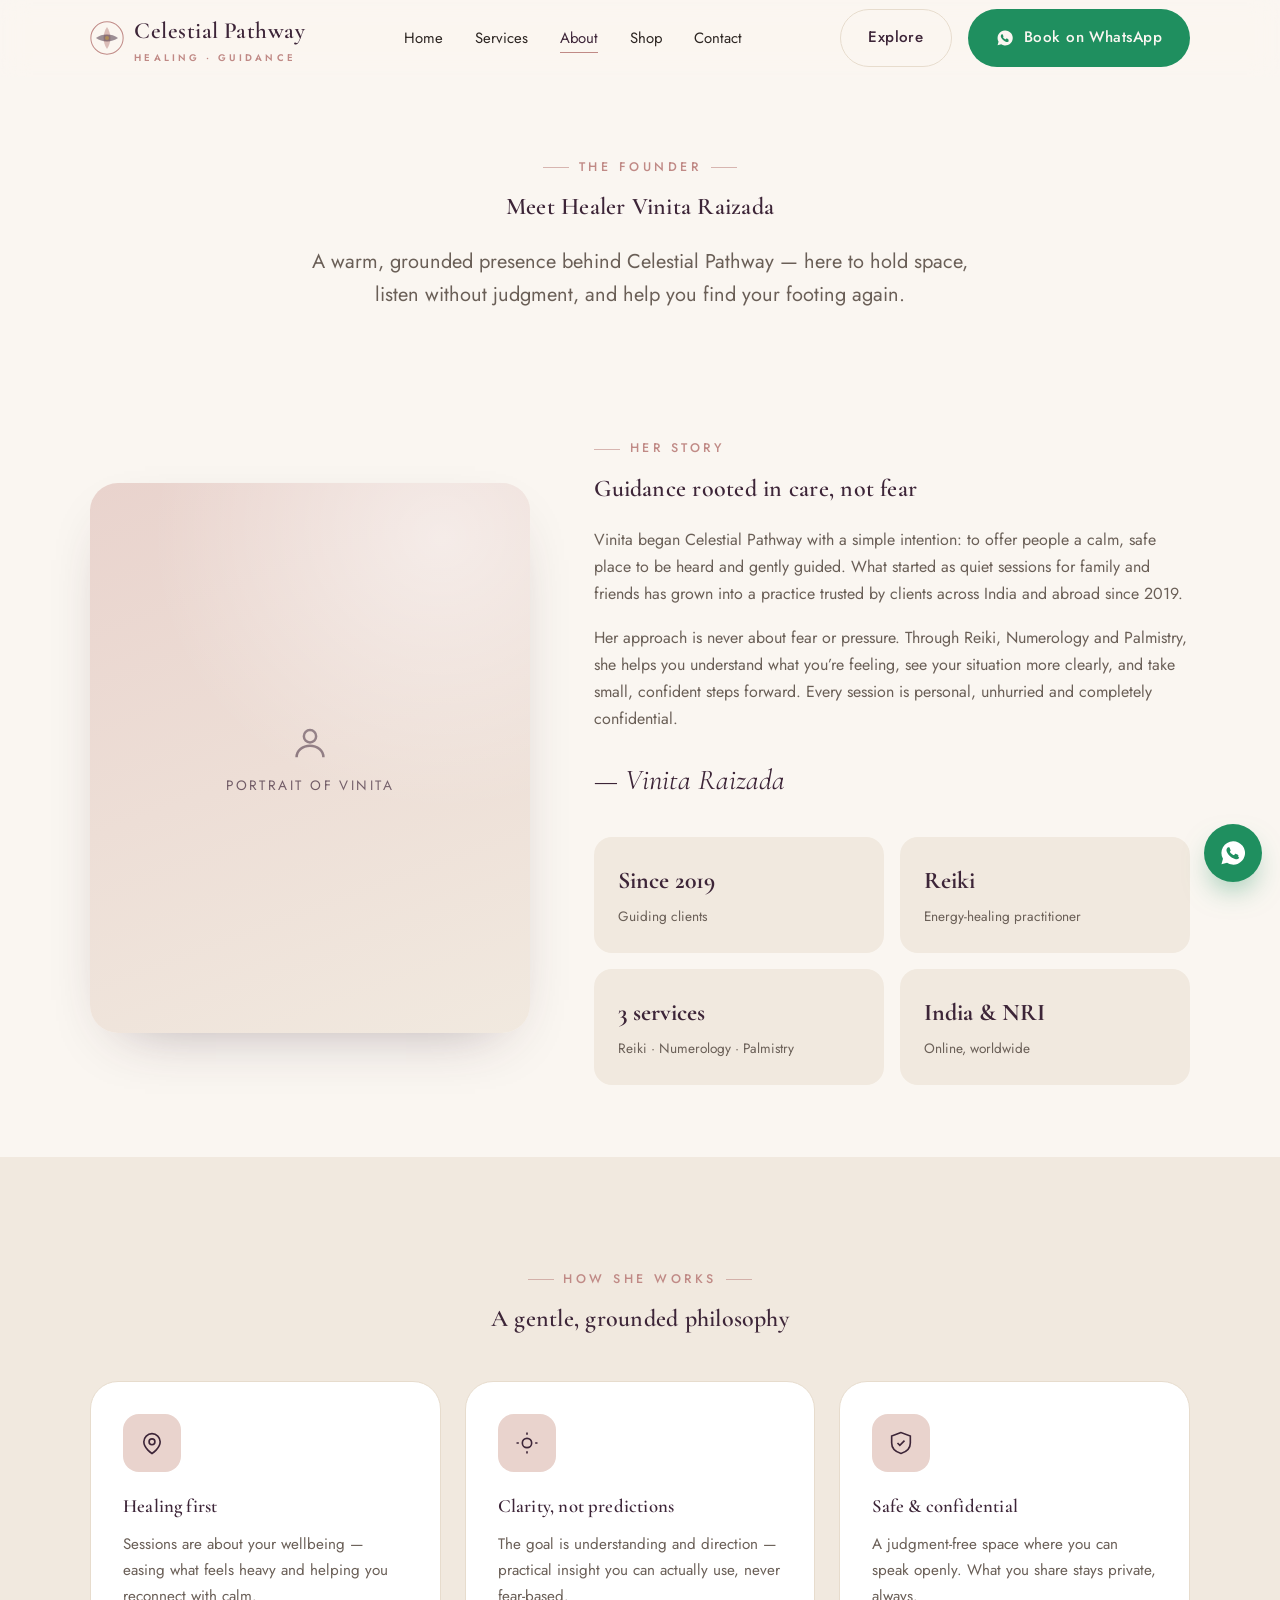
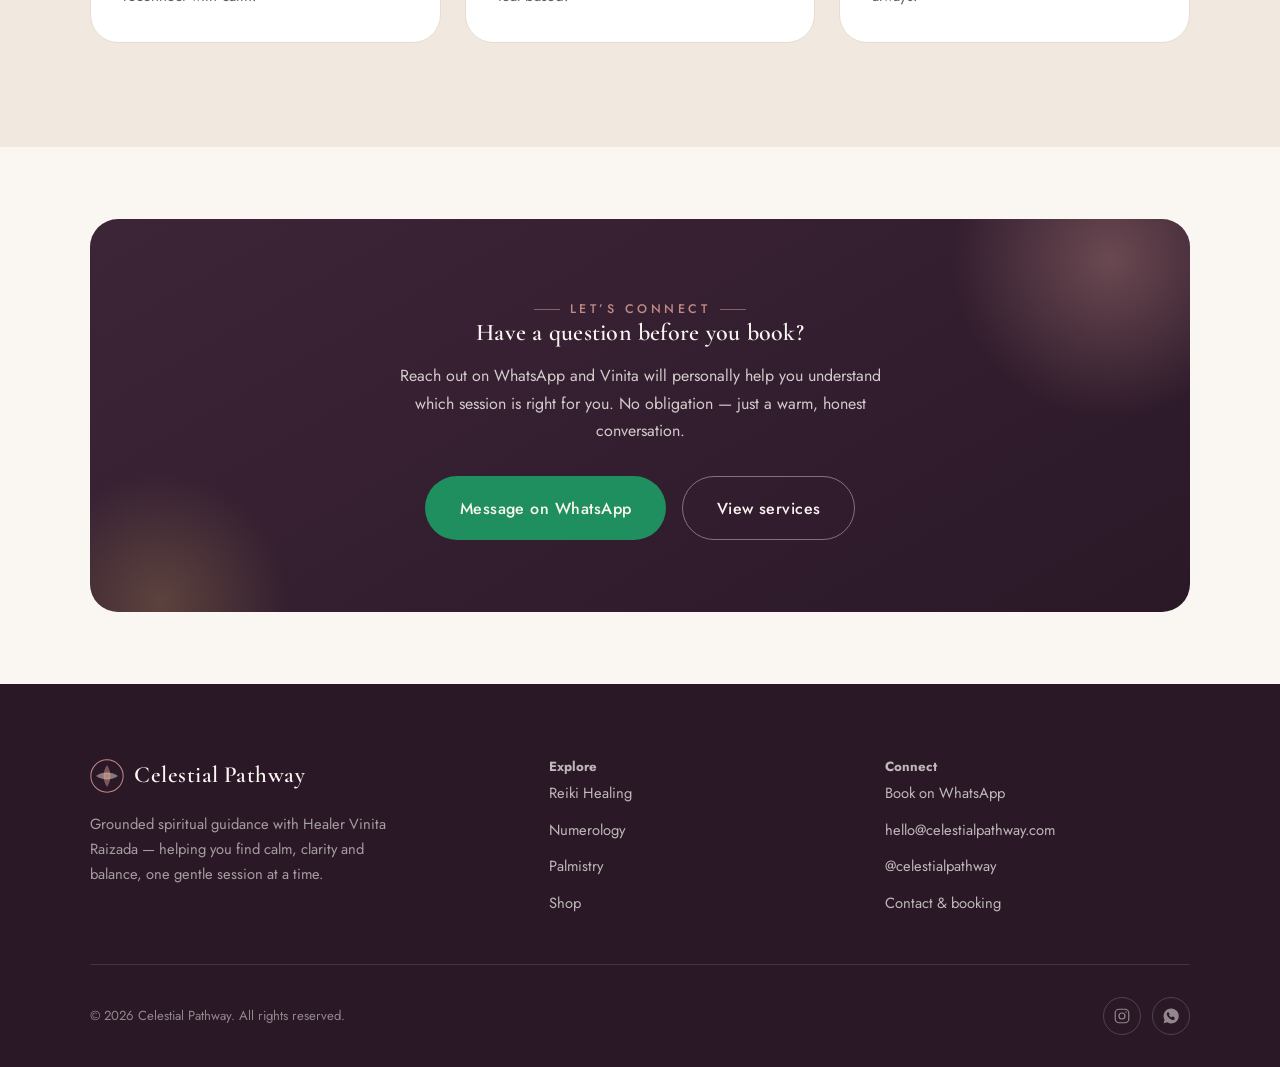
==== commit 28082402: "Conversion + trust improvements across all pages - Hero: outcome-specific headline/subhead (relation" ====
--- a/about.html
+++ b/about.html
@@ -4,18 +4,33 @@
   <meta charset="UTF-8" />
   <meta name="viewport" content="width=device-width, initial-scale=1.0" />
 
-  <title>About Healer Vinita Raizada — Celestial Pathway</title>
-  <meta name="description" content="Meet Healer Vinita Raizada, the founder of Celestial Pathway. A warm, grounded healer offering Reiki, Numerology and Palmistry to help you find clarity, calm and balance." />
+  <title>About Healer Vinita Raizada | Celestial Pathway</title>
+  <meta name="description" content="Meet Healer Vinita Raizada, founder of Celestial Pathway. Guiding clients in India and abroad since 2019 with Reiki, Numerology and Palmistry — warm, grounded help for clarity, calm and balance. Book on WhatsApp." />
   <meta name="theme-color" content="#3d2538" />
   <link rel="canonical" href="https://www.celestialpathway.com/about" />
   <meta property="og:type" content="profile" />
-  <meta property="og:title" content="About Healer Vinita Raizada — Celestial Pathway" />
-  <meta property="og:description" content="A warm, grounded healer offering Reiki, Numerology and Palmistry. Get to know the founder of Celestial Pathway." />
+  <meta property="og:title" content="About Healer Vinita Raizada | Celestial Pathway" />
+  <meta property="og:description" content="A warm, grounded healer guiding clients since 2019 with Reiki, Numerology and Palmistry. Get to know the founder of Celestial Pathway." />
+  <meta name="twitter:card" content="summary_large_image" />
 
   <link rel="preconnect" href="https://fonts.googleapis.com" />
   <link rel="preconnect" href="https://fonts.gstatic.com" crossorigin />
   <link href="https://fonts.googleapis.com/css2?family=Cormorant+Garamond:ital,wght@0,500;0,600;1,500;1,600&family=Jost:wght@300;400;500;600&display=swap" rel="stylesheet" />
   <link rel="stylesheet" href="assets/css/styles.css" />
+
+  <!-- TODO(Himanshu): add sameAs links (Instagram etc.) and image URL once final. -->
+  <script type="application/ld+json">
+  {
+    "@context": "https://schema.org",
+    "@type": "Person",
+    "name": "Vinita Raizada",
+    "jobTitle": "Spiritual Healer & Guide",
+    "worksFor": { "@type": "ProfessionalService", "name": "Celestial Pathway" },
+    "description": "Reiki healer, numerologist and palmist guiding clients in India and abroad since 2019.",
+    "knowsAbout": ["Reiki Healing", "Numerology", "Palmistry", "Energy Healing"],
+    "url": "https://www.celestialpathway.com/about"
+  }
+  </script>
 </head>
 <body>
 
@@ -67,7 +82,9 @@
       <div class="container founder">
         <div class="founder__media" data-reveal>
           <div class="media media--portrait">
-            <!-- TODO(Himanshu): replace with a warm, natural portrait of Vinita -->
+            <!-- TODO(Himanshu): add assets/images/founder-portrait.jpg (4:5, warm & natural).
+                 Placeholder below shows automatically if the file is missing. -->
+            <img src="assets/images/founder-portrait.jpg" alt="Healer Vinita Raizada, founder of Celestial Pathway" loading="lazy" onerror="this.remove()" />
             <div class="placeholder">
               <svg viewBox="0 0 24 24" fill="none" stroke="currentColor" stroke-width="1.3"><circle cx="12" cy="9" r="3.2"/><path d="M5 20c0-3.5 3.1-6 7-6s7 2.5 7 6"/></svg>
               <span>Portrait of Vinita</span>
@@ -87,12 +104,13 @@
             Every session is personal, unhurried and completely confidential.</p>
           <p class="signature">— Vinita Raizada</p>
 
-          <!-- TODO(Himanshu): update credentials / experience with accurate details -->
+          <!-- TODO(Himanshu): confirm/replace these with accurate, verifiable details.
+               Avoid unverified numbers — add a real client/session count only if true. -->
           <div class="cred-grid">
-            <div class="cred"><b>6+ yrs</b><span>Of practice since 2019</span></div>
-            <div class="cred"><b>1,000s</b><span>Of sessions &amp; conversations</span></div>
+            <div class="cred"><b>Since 2019</b><span>Guiding clients</span></div>
             <div class="cred"><b>Reiki</b><span>Energy-healing practitioner</span></div>
-            <div class="cred"><b>India &amp; NRI</b><span>Clients worldwide, online</span></div>
+            <div class="cred"><b>3 services</b><span>Reiki · Numerology · Palmistry</span></div>
+            <div class="cred"><b>India &amp; NRI</b><span>Online, worldwide</span></div>
           </div>
         </div>
       </div>
--- a/assets/css/styles.css
+++ b/assets/css/styles.css
@@ -431,7 +431,16 @@
   background: radial-gradient(120% 90% at 80% 10%, rgba(255,255,255,0.5), transparent 55%);
   pointer-events: none;
 }
-.media img { width: 100%; height: 100%; object-fit: cover; }
+/* Image sits above the fallback placeholder. If the photo is missing/404s,
+   the inline onerror handler removes it and the placeholder shows through. */
+.media img {
+  position: absolute;
+  inset: 0;
+  width: 100%;
+  height: 100%;
+  object-fit: cover;
+  z-index: 1;
+}
 .media--portrait { aspect-ratio: 4 / 5; }
 .media--square { aspect-ratio: 1 / 1; }
 .media--wide { aspect-ratio: 16 / 11; }
@@ -839,6 +848,92 @@
 /* Page hero (interior) */
 .page-hero { padding-block: var(--space-6) var(--space-5); text-align: center; }
 .page-hero .lead { margin: var(--space-3) auto 0; max-width: 56ch; }
+
+/* ----------------------------------------------------------- HERO MICROCOPY */
+.hero__note {
+  display: flex;
+  align-items: center;
+  gap: 0.55rem;
+  margin-top: var(--space-3);
+  font-size: 0.88rem;
+  color: var(--c-ink-soft);
+}
+.hero__note svg { width: 18px; height: 18px; color: var(--c-whatsapp); flex: none; }
+
+/* "Best for" line on service preview cards */
+.service-card__best {
+  display: inline-flex;
+  align-items: center;
+  gap: 0.45rem;
+  margin: 0 0 var(--space-2);
+  padding: 0.35rem 0.7rem;
+  border-radius: 999px;
+  background: var(--c-rose-soft);
+  color: var(--c-plum);
+  font-size: 0.74rem;
+  font-weight: 500;
+  letter-spacing: 0.02em;
+}
+
+/* Founder credibility band (homepage) */
+.founder-band { background: var(--c-sand); }
+.founder-band .founder__media .media { box-shadow: var(--shadow-card); }
+.founder-quote {
+  font-family: var(--font-display);
+  font-style: italic;
+  font-size: clamp(1.3rem, 2.2vw, 1.7rem);
+  line-height: 1.4;
+  color: var(--c-plum);
+  margin-bottom: var(--space-3);
+}
+.founder-points { display: grid; gap: 0.7rem; margin: var(--space-3) 0 var(--space-4); }
+.founder-points li {
+  display: flex;
+  gap: 0.7rem;
+  align-items: flex-start;
+  font-size: 0.97rem;
+  color: var(--c-ink);
+}
+.founder-points svg { width: 20px; height: 20px; color: var(--c-rose); flex: none; margin-top: 3px; }
+
+/* FAQ accordion (native <details>, no JS required) */
+.faq { display: grid; gap: var(--space-2); max-width: 760px; margin-inline: auto; }
+.faq__item {
+  background: var(--c-white);
+  border: var(--border-hair);
+  border-radius: var(--radius);
+  padding: 0 var(--space-3);
+  transition: border-color 0.3s var(--ease), box-shadow 0.3s var(--ease);
+}
+.faq__item[open] { border-color: var(--c-rose); box-shadow: var(--shadow-soft); }
+.faq__item summary {
+  display: flex;
+  align-items: center;
+  justify-content: space-between;
+  gap: var(--space-2);
+  padding: var(--space-3) 0;
+  font-family: var(--font-display);
+  font-size: 1.2rem;
+  color: var(--c-plum);
+  cursor: pointer;
+  list-style: none;
+}
+.faq__item summary::-webkit-details-marker { display: none; }
+.faq__item summary::after {
+  content: "";
+  width: 12px; height: 12px;
+  border-right: 2px solid var(--c-rose);
+  border-bottom: 2px solid var(--c-rose);
+  transform: rotate(45deg);
+  transition: transform 0.3s var(--ease);
+  flex: none;
+}
+.faq__item[open] summary::after { transform: rotate(-135deg); }
+.faq__item p {
+  padding: 0 0 var(--space-3);
+  font-size: 0.97rem;
+  margin: 0;
+}
 
 /* 9. ------------------------------------------------------------- MOTION */
 [data-reveal] {
